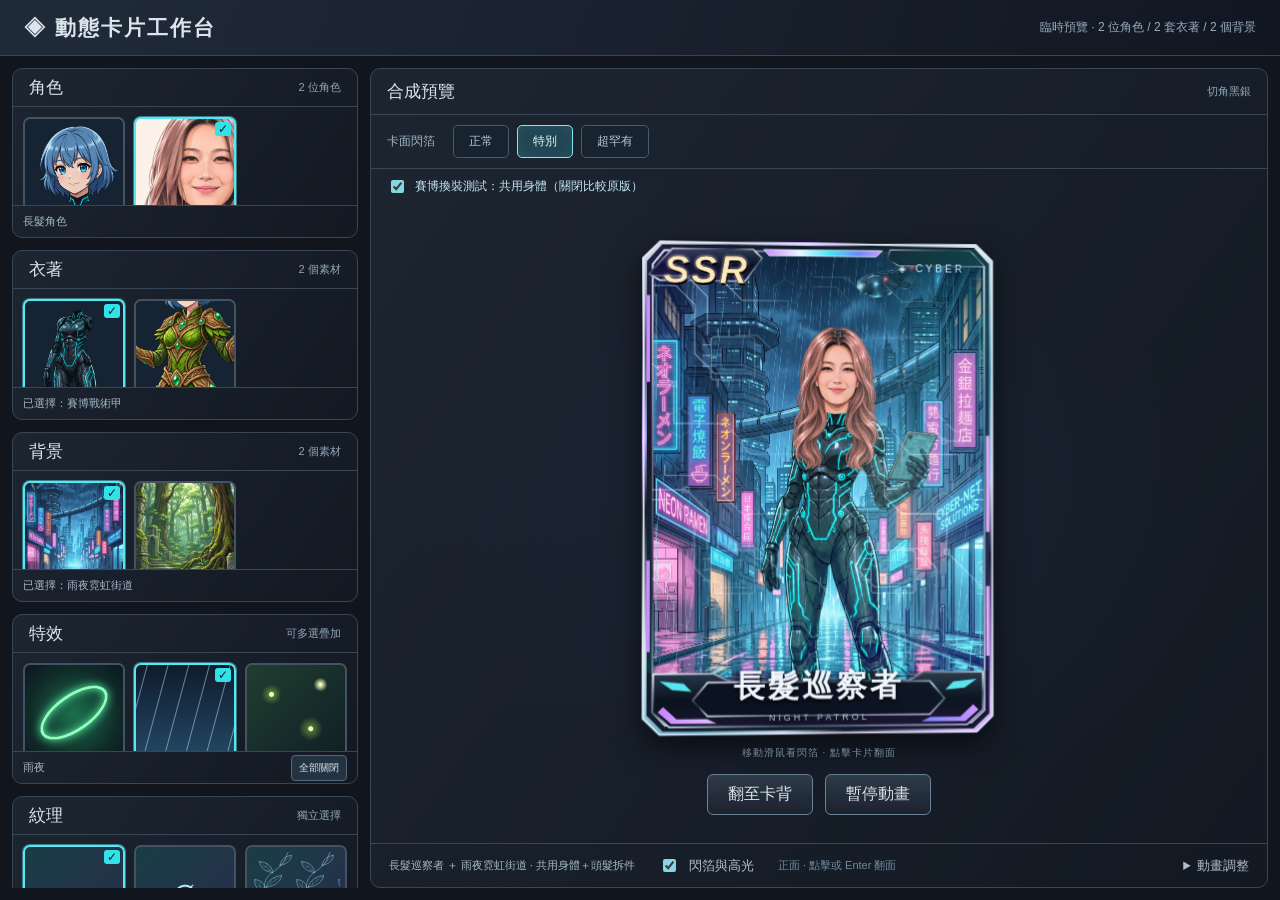
==== cyber-card/workbench.html @ 9873623e "Add animated card workbench and complete assets" ====
<!doctype html>
<html lang="zh-Hant"><head><meta charset="utf-8"><meta name="viewport" content="width=device-width,initial-scale=1"><title>動態卡片工作台 · 切角閃箔卡</title><style>:root{color-scheme:dark;font-family:'Microsoft JhengHei','PingFang TC',sans-serif;color:#dce5ed;background:#090c12}*{box-sizing:border-box}body{margin:0;background:radial-gradient(ellipse at 28% 45%,#142534 0,transparent 52%),#090c12}button{font:inherit;color:inherit;cursor:pointer}button:focus-visible,summary:focus-visible,input:focus-visible{outline:2px solid #a8f9ff;outline-offset:6px}.gallery{min-height:100svh;display:flex;align-items:center;justify-content:center;gap:clamp(40px,8vw,130px);padding:50px 30px}.display{position:relative;display:flex;align-items:center;flex-direction:column;width:min(46vw,490px);flex:none}.perspective{perspective:1300px;width:100%;padding:12px 20px}.tilt{--rx:0deg;--ry:0deg;--mx:50%;--my:50%;--light:0;transform:rotateX(var(--rx)) rotateY(var(--ry));transform-style:preserve-3d;will-change:transform}.trading-card{display:block;width:100%;aspect-ratio:63/88;padding:0;border:0;background:none;position:relative;text-align:left;transform-style:preserve-3d;touch-action:pan-y;-webkit-tap-highlight-color:transparent}.rotator{position:absolute;inset:0;transform-style:preserve-3d;transition:transform .85s cubic-bezier(.22,.7,.16,1)}.trading-card.is-flipped .rotator{transform:rotateY(180deg)}.face{position:absolute;inset:0;border-radius:22px;overflow:hidden;backface-visibility:hidden;-webkit-backface-visibility:hidden;border:1px solid #a8b4c1;background:linear-gradient(135deg,#f2f5fa 0%,#5e6b7d 8%,#111820 19%,#8c9aaa 43%,#202937 52%,#afb8c4 76%,#28303c 92%,#e0e8f0);box-shadow:0 22px 50px #0009,inset 0 0 0 3px #19212c,inset 0 0 0 5px #8495a2;isolation:isolate}.front{transform:translateZ(1px)}.art{position:absolute;inset:9px;border-radius:14px;overflow:hidden;background:#08141f}.art canvas{display:block;width:100%;height:100%;object-fit:cover}.art:after{content:'';position:absolute;inset:0;background:linear-gradient(#03111a8c,transparent 17%,transparent 73%,#040d19eb);pointer-events:none}.edge-detail{position:absolute;inset:14px;border:1px solid #a0e8ff5c;border-radius:10px;pointer-events:none;clip-path:polygon(0 0,32% 0,32% 1%,1% 1%,1% 30%,0 30%,0 0,100% 0,100% 30%,99% 30%,99% 1%,68% 1%,68% 0,100% 0,100% 100%,68% 100%,68% 99%,99% 99%,99% 70%,100% 70%,100% 100%,0 100%,0 70%,1% 70%,1% 99%,32% 99%,32% 100%,0 100%)}.card-header{position:absolute;top:23px;left:23px;right:23px;display:flex;justify-content:space-between;align-items:center;text-shadow:0 2px 5px #000}.rarity{font-size:20px;font-weight:900;font-style:italic;letter-spacing:2px;color:#e2f4ff}.rarity i{font-size:14px;color:#a0ecff;font-style:normal}.affinity{font-size:10px;letter-spacing:2px;border:1px solid #96c2d077;padding:6px 8px;border-radius:4px;background:#061522b3}.card-caption{position:absolute;bottom:29px;left:25px;right:22px;display:flex;flex-direction:column;gap:5px;text-shadow:0 2px 5px #000}.collection{font-size:9px;letter-spacing:2px;color:#92c8d9}.card-caption strong{font-size:clamp(22px,2.6vw,30px);letter-spacing:3px;color:#f0f6ff;font-weight:600}.card-subtitle{font-size:8px;letter-spacing:3px;color:#b4c9d9}.serial{position:absolute;right:19px;bottom:13px;font-size:6px;letter-spacing:1.8px;color:#b6c4d2}.foil,.glare,.sparkle{position:absolute;inset:6px;border-radius:17px;pointer-events:none;z-index:5;transition:opacity .25s}.foil{background:repeating-linear-gradient(118deg,transparent 0%,#48edff88 12%,#6674e6aa 22%,#bd75ff99 30%,transparent 40%,#60dcff77 51%);background-size:300% 300%;background-position:var(--mx) var(--my);mix-blend-mode:color-dodge;opacity:calc(.07 + var(--light)*.29);mask-image:radial-gradient(ellipse at 50% 30%,#0003 0%,#0008 24%,#000 65%)}.glare{background:radial-gradient(ellipse at var(--mx) var(--my),#d1f8ff9e 0%,#9eb5ff32 24%,transparent 59%);mix-blend-mode:screen;opacity:calc(var(--light)*.65)}.sparkle{background-image:radial-gradient(circle,#e3ffff 0 .7px,transparent 1.5px),radial-gradient(circle,#bb9fff 0 .5px,transparent 1.4px);background-size:31px 39px,43px 27px;background-position:var(--mx) var(--my),calc(100% - var(--mx)) var(--my);mix-blend-mode:screen;opacity:calc(var(--light)*.22);mask-image:radial-gradient(ellipse at var(--mx) var(--my),black,transparent 50%)}.no-foil .foil,.no-foil .glare,.no-foil .sparkle{opacity:0}.back{transform:rotateY(180deg) translateZ(1px);background:linear-gradient(140deg,#b7c9d5,#121923 10%,#566673 40%,#1a222f 70%,#b6c5ce)}.back:before{content:'';position:absolute;inset:9px;border-radius:14px;background:radial-gradient(ellipse at center,#182f45,#070f1d 65%);border:1px solid #86aabb6b}.circuit-pattern{position:absolute;inset:12px;border-radius:12px;background:repeating-linear-gradient(45deg,transparent 0 20px,#637eaf12 20px 21px),repeating-linear-gradient(-45deg,transparent 0 20px,#637eaf12 20px 21px)}.circuits{position:absolute;inset:16px;width:calc(100% - 32px);height:calc(100% - 32px);color:#63b5ce;opacity:.55}.emblem{position:absolute;width:38%;aspect-ratio:1;left:31%;top:36%;border:1px solid #99bfe0;transform:rotate(45deg);box-shadow:0 0 22px #5faaff22,inset 0 0 22px #5faaff22;background:#101e30}.emblem:after{content:'';position:absolute;inset:8px;border:1px solid #7493b28c}.emblem-inner{position:absolute;inset:16px;border:1px solid #6b9fb1;display:grid;place-items:center}.emblem span{transform:rotate(-45deg);font-family:Georgia,serif;font-size:clamp(50px,6vw,84px);color:#c7eaff;text-shadow:0 0 20px #77aaff66}.back-wordmark,.back-footer{position:absolute;left:20px;right:20px;text-align:center;font-weight:500;letter-spacing:6px;color:#cee6ef}.back-wordmark{top:16%;font-size:20px}.back-footer{bottom:14%;font-size:10px;letter-spacing:3px}.back-wordmark span,.back-footer span{display:block;margin-top:12px;font-size:8px;letter-spacing:3px;color:#729bac}.gesture-hint{font-size:12px;color:#788b9d;letter-spacing:1px;margin-top:23px;text-align:center}.pedestal{position:absolute;width:80%;height:30px;bottom:45px;border-radius:50%;background:#58c8ec1f;filter:blur(24px)}.intro{max-width:320px}.edition{font-size:12px;color:#82a7b8}h1{font-size:34px;font-weight:500;letter-spacing:3px;margin:14px 0 22px}.lead{line-height:1.9;color:#9aaebd;font-size:14px}.actions{display:flex;gap:10px;margin:28px 0 20px}.actions button,details button{border:1px solid #526673;background:#192532;border-radius:5px;padding:11px 15px;font-size:13px}.actions button:first-child{background:#bddce4;color:#10202a;border-color:#c5efff}label{display:flex;align-items:center;gap:10px;color:#b3c7d5;font-size:13px;margin:14px 0}input{accent-color:#85d5e3;max-width:170px}#card-state{font-size:12px;color:#718c9f;margin:18px 0 28px}details{border-top:1px solid #33414d;padding-top:18px}summary{font-size:13px;color:#b1bdc7;cursor:pointer}.pose-controls{display:flex;gap:5px;margin-top:18px}.pose-controls button{font-size:11px;padding:7px}#status{font-size:11px;color:#7b97aa}footer{font-size:11px;color:#647d8f;line-height:2;margin-top:28px}@media(max-width:760px){.gallery{flex-direction:column;gap:20px;padding:28px 20px}.display{width:min(90vw,410px)}.perspective{padding:12px 16px}.intro{max-width:380px;width:100%}h1{font-size:26px}.lead{display:none}.actions{margin-top:16px}.gesture-hint{font-size:11px;margin:16px 0 0}.card-caption strong{font-size:25px}}@media(prefers-reduced-motion:reduce){.rotator{transition:none}.tilt{transform:none!important}.foil,.glare,.sparkle{transition:none}}
</style><style>body{background:#10151e}.gallery{display:none}.worktop{height:56px;padding:0 24px;display:flex;align-items:center;justify-content:space-between;border-bottom:1px solid #394653;background:linear-gradient(110deg,#202b39,#111722)}.worktop strong{font-size:21px;letter-spacing:2px}.worktop span{font-size:12px;color:#99adbf}.workarea{height:calc(100svh - 56px);display:grid;grid-template-columns:clamp(255px,27vw,370px) 1fr;gap:12px;padding:12px}.library{min-height:0;display:grid;grid-template-rows:1fr 1fr;gap:12px}.asset-panel,.preview-panel{border:1px solid #384656;border-radius:10px;background:linear-gradient(125deg,#1d2531,#121923)}.asset-panel{min-height:0;display:flex;flex-direction:column;overflow:hidden}.panel-head{height:48px;flex:none;display:flex;align-items:center;justify-content:space-between;padding:0 16px;border-bottom:1px solid #384656}.panel-head h2{font-size:17px;font-weight:500;margin:0}.panel-head span{font-size:11px;color:#91a5b8}.asset-grid{overflow-y:auto;align-content:start;display:grid;grid-template-columns:repeat(3,minmax(0,1fr));gap:12px;padding:16px;flex:1;scrollbar-color:#40d7e1 #293644;scrollbar-width:thin}.asset-option{padding:0;background:none;border:0;min-width:0}.asset-image{display:block;width:100%;aspect-ratio:1;border:2px solid #56e8f1;border-radius:7px;position:relative;background-color:#162333;background-size:cover;background-position:center;box-shadow:0 0 0 1px #3c7c86}.asset-image:after{content:'✓';position:absolute;top:3px;right:3px;background:#33e1e9;color:#08212a;border-radius:3px;font-size:12px;padding:0 3px}.character-thumb{background-image:url('heads-v2.png');background-size:300% 100%;background-position:left center}.background-thumb{background-image:url('background-v1.png')}.asset-option span:last-child{display:block;font-size:11px;margin-top:7px;line-height:1.4}.selected-note{margin:0;padding:11px 14px;border-top:1px solid #384656;color:#a5b9c9;font-size:11px}.preview-panel{display:flex;min-height:0;flex-direction:column;overflow:hidden}.preview-panel>.panel-head{height:46px}.preview-stage{flex:1;min-height:0;display:flex;flex-direction:column;align-items:center;justify-content:center;padding:18px 34px 8px;background:radial-gradient(ellipse at center,#1b293d66,transparent 65%)}.display{width:min(100%,calc((100svh - 260px)*.716));max-width:510px}.perspective{padding:0 10px}.gesture-hint{margin:12px 0 0;font-size:10px}.preview-actions{display:flex;gap:12px;margin-top:14px}.preview-actions button{min-width:105px;padding:9px 20px;border:1px solid #6d8296;border-radius:6px;background:linear-gradient(#303c4b,#1a222d)}.bottom-tools{display:flex;align-items:center;gap:24px;padding:12px 18px;border-top:1px solid #384656;flex-wrap:wrap}.bottom-tools label{margin:0}.bottom-tools details{margin-left:auto;border:0;padding:0;position:relative}.bottom-tools details[open]{position:absolute;right:28px;bottom:65px;background:#152231;border:1px solid #466277;padding:18px;z-index:30;max-height:65svh;overflow:auto;box-shadow:0 8px 25px #000a}.bottom-tools details label{margin:12px 0}.bottom-tools #card-state{margin:0;font-size:11px}.face{border-radius:0;border:0;clip-path:polygon(5% 0,95% 0,100% 3.5%,100% 96.5%,95% 100%,5% 100%,0 96.5%,0 3.5%);background:linear-gradient(130deg,#ebf2ff,#525569 12%,#c4a7ff 22%,#151a25 30%,#d8e9f3 45%,#4a98b3 60%,#b6c4dc 72%,#211d32 80%,#d1b2ff 96%);box-shadow:none}.art{inset:10px;border-radius:0;clip-path:polygon(4% 0,96% 0,100% 3%,100% 97%,96% 100%,4% 100%,0 97%,0 3%)}.art canvas{object-fit:fill}.art:after{background:linear-gradient(#0612215c,transparent 15%,transparent 87%,#040d1988)}.chrome-frame{position:absolute;inset:0;width:100%;height:100%;z-index:3;pointer-events:none}.edge-detail,.serial,.collection{display:none}.card-header{top:2%;left:6%;right:6%;z-index:4;align-items:flex-start}.rarity{font-size:clamp(24px,3vw,42px);line-height:1;font-family:Arial,sans-serif;font-weight:900;font-style:italic;color:#fce8b6;-webkit-text-stroke:.7px #403527;text-shadow:1px 2px #000,0 0 3px #b4cce1}.rarity i{display:none}.affinity{font-size:clamp(7px,.8vw,11px);margin-top:1%;background:none;border:0;letter-spacing:3px;color:#d1effb}.card-caption{bottom:2.5%;left:9%;right:9%;z-index:4;align-items:center;gap:5px}.card-caption strong{font-size:clamp(19px,2.5vw,31px);letter-spacing:3px}.card-subtitle{font-size:clamp(6px,.7vw,9px);letter-spacing:3px}.foil,.glare,.sparkle{inset:5px;border-radius:0;z-index:6}.back:before{border-radius:0;inset:10px}.circuit-pattern{border-radius:0}.pedestal{display:none}.display{filter:drop-shadow(0 12px 15px #0009)}@media(max-width:850px){.workarea{grid-template-columns:230px 1fr}.asset-grid{gap:8px;padding:10px}.bottom-tools{gap:12px}.worktop strong{font-size:18px}.preview-stage{padding:16px 16px 8px}}@media(max-width:580px){.workarea{height:auto;min-height:calc(100svh - 56px);display:flex;flex-direction:column}.library{grid-template-columns:1fr 1fr;grid-template-rows:220px}.preview-panel{min-height:650px}.display{width:min(100%,365px)}.preview-stage{padding:24px}.worktop span{display:none}.asset-grid{grid-template-columns:repeat(2,minmax(0,1fr))}.bottom-tools details[open]{position:fixed;bottom:16px;right:16px;left:16px;max-height:65svh}}
</style><style>.druid-thumb{background-image:url("druid-person-v1.png");background-size:300% auto;background-position:52% 18%}.forest-thumb{background-image:url("forest-background-v1.png")}.asset-option[aria-pressed="false"] .asset-image{border-color:#445364;box-shadow:none}.asset-option[aria-pressed="false"] .asset-image:after{display:none}.asset-option:focus-visible{outline:2px solid #7bf3ff;outline-offset:4px}button:disabled{opacity:.45;cursor:default}#library-status{font-size:11px;color:#a5b9c9;margin:0}</style><style>.library{grid-template-rows:1fr 1fr 1fr}.effects-panel .asset-grid{flex:1}.effect-footer{border-top:1px solid #384656;display:flex;align-items:center;gap:6px;padding-right:10px}.effect-footer .selected-note{border:0;flex:1;padding:9px 12px}.clear-effects{font-size:10px;padding:5px 7px;white-space:nowrap;background:#243342;border:1px solid #52677b;border-radius:4px}.asset-option[aria-pressed="false"] .asset-image{border-color:#445364;box-shadow:none}.asset-option[aria-pressed="false"] .asset-image:after{display:none}.effect-thumb{overflow:hidden;background-color:#0c2027}.fx-magic{background:radial-gradient(ellipse at center,#1c704d,#102a27 65%,#0a1821)}.fx-magic i{position:absolute;width:80%;height:38%;left:10%;top:30%;border:3px solid #91ffbf;border-radius:50%;transform:rotate(-35deg);box-shadow:0 0 10px #58f6a6,inset 0 0 10px #58f6a6}.fx-rain{background:repeating-linear-gradient(105deg,transparent 0 10px,#a5dfff88 11px,transparent 12px 20px),linear-gradient(#101b2e,#254b66)}.fx-fireflies{background:radial-gradient(circle at 25% 30%,#efffb8 0 2px,#bdff5d55 3px,transparent 10px),radial-gradient(circle at 65% 65%,#efffb8 0 2px,#bdff5d55 3px,transparent 12px),radial-gradient(circle at 75% 20%,#efffb8 0 1px,transparent 7px),linear-gradient(135deg,#203e30,#101e25)}[hidden]{display:none!important}@media(max-width:580px){.library{grid-template-columns:1fr;grid-template-rows:repeat(3,180px)}.library .asset-grid{grid-template-columns:repeat(3,minmax(0,75px));gap:12px}.panel-head{height:36px}.selected-note{padding:6px 12px}}</style><style>.foil-picker{flex:none;display:flex;align-items:center;gap:8px;border:0;border-bottom:1px solid #384656;margin:0;padding:10px 16px;min-width:0}
.foil-picker legend{float:left;margin-right:10px;padding:7px 0;color:#a5b9c9;font-size:12px}
.foil-picker label{margin:0;position:relative;cursor:pointer;font-size:12px}
.foil-picker input{position:absolute;opacity:0;width:1px;height:1px}
.foil-picker label span{display:block;padding:7px 15px;border:1px solid #465a70;border-radius:5px;background:#182330;white-space:nowrap}
.foil-picker input:checked+span{border-color:#87e5f0;background:#234653;color:#e7fcff;box-shadow:inset 0 0 12px #61e5ff15}
.foil-picker input:focus-visible+span{outline:2px solid #a8f9ff;outline-offset:3px}
.preview-stage .display{width:min(100%,calc((100svh - 315px)*.716))}
/* A face-safe mask and an opaque title area keep both identities readable. */
.tilt[data-foil] .front .foil,.tilt[data-foil] .front .sparkle{mask-image:radial-gradient(ellipse at 51% 29%,#0001 0%,#0004 14%,#000b 28%,#000 48%);clip-path:polygon(0 0,100% 0,100% 88%,0 88%)}
.tilt[data-foil] .glare{background:radial-gradient(ellipse at var(--mx) var(--my),#fff9 0%,#fff2 22%,transparent 58%);opacity:calc(.08 + var(--light)*.4)}
.tilt[data-foil=normal] .foil,.tilt[data-foil=normal] .sparkle{opacity:0}
.tilt[data-foil=normal] .glare{opacity:calc(.06 + var(--light)*.38)}
.tilt[data-foil=special] .foil{background-image:repeating-linear-gradient(125deg,#244c7d00 0%,#48e4ff99 14%,#7483ffbb 26%,#cd81ffa6 37%,#244c7d00 50%);background-size:260% 260%;background-position:var(--mx) var(--my);mix-blend-mode:color-dodge;opacity:calc(.16 + var(--light)*.35)}
.tilt[data-foil=special] .foil:after{content:'';position:absolute;inset:0;background:repeating-linear-gradient(125deg,#ccefff55 0 1px,transparent 1px 4px);mix-blend-mode:soft-light}
.tilt[data-foil=special] .sparkle{opacity:0}
.tilt[data-foil=ultra] .foil{background-image:repeating-linear-gradient(115deg,#e8b8ff 0%,#90c6ff 13%,#8cffe1 26%,#ffe6a1 39%,#ffb1e0 52%,#9a9eff 65%);background-size:350% 350%;background-position:var(--mx) var(--my);mix-blend-mode:color-dodge;opacity:calc(.10 + var(--light)*.30)}
.tilt[data-foil=ultra] .foil:after{content:'';position:absolute;inset:0;background-image:repeating-linear-gradient(45deg,transparent 0 13px,#e7fcffb3 14px,transparent 16px 29px),repeating-linear-gradient(-45deg,transparent 0 13px,#cbb7ff99 14px,transparent 16px 29px);background-position:calc(100% - var(--mx)) var(--my),var(--mx) calc(100% - var(--my));background-size:180% 180%;mix-blend-mode:overlay;opacity:.65}
.tilt[data-foil=ultra] .sparkle{background-image:radial-gradient(circle,#fff 0 .7px,transparent 1.8px),radial-gradient(circle,#c9faff 0 .8px,transparent 2px),radial-gradient(circle,#ffe4a9 0 .6px,transparent 1.5px);background-size:17px 29px,37px 23px,47px 41px;background-position:var(--mx) var(--my),calc(100% - var(--mx)) var(--my),var(--my) calc(100% - var(--mx));mix-blend-mode:color-dodge;opacity:calc(.12 + var(--light)*.55)}
.tilt[data-foil=ultra] .sparkle{mask-image:radial-gradient(ellipse at var(--mx) var(--my),#000 0%,#0009 24%,transparent 60%)}
.tilt[data-foil=ultra] .front .sparkle{mask-image:radial-gradient(ellipse at var(--mx) var(--my),#000 0%,#0009 24%,transparent 60%),radial-gradient(ellipse at 51% 29%,#0001 0%,#0004 14%,#000b 28%,#000 48%);mask-composite:intersect}
.tilt.no-foil[data-foil] .foil,.tilt.no-foil[data-foil] .glare,.tilt.no-foil[data-foil] .sparkle{opacity:0}
@media(max-width:580px){.foil-picker{gap:6px;padding:10px}.foil-picker label span{padding:7px 12px}.foil-picker legend{margin-right:4px}.preview-stage .display{width:min(100%,365px)}}

.tilt[data-foil=ultra] .glare:after{content:"";position:absolute;inset:0;background:repeating-linear-gradient(45deg,transparent 0 13px,#cdf7ff88 14px,transparent 15px 29px),repeating-linear-gradient(-45deg,transparent 0 13px,#e8caff88 14px,transparent 15px 29px);background-position:var(--mx) var(--my);background-size:150% 150%;mask-image:radial-gradient(ellipse at var(--mx) var(--my),#000,transparent 65%)}
.tilt[data-foil=ultra] .front .glare:after{clip-path:polygon(0 0,100% 0,100% 88%,0 88%)}
</style><style>/* The pattern masks stay anchored to the card; only the illuminating gradients move. */
.theme-texture{position:absolute;inset:10px;z-index:7;pointer-events:none;opacity:0;transition:opacity .3s;clip-path:polygon(0 5%,100% 5%,100% 87%,0 87%);mask-image:radial-gradient(ellipse at 51% 29%,transparent 0%,#0001 13%,#0008 26%,#000 43%);mix-blend-mode:screen}
.theme-texture>i{position:absolute;inset:0;mask-image:var(--theme-pattern);mask-repeat:repeat;mask-size:135px 180px;mask-position:0 0;background:radial-gradient(ellipse at var(--mx) var(--my),#fff 0%,var(--theme-light) 18%,#ffffff22 40%,transparent 63%),linear-gradient(115deg,transparent 25%,var(--theme-light) 48%,transparent 70%);background-size:100% 100%,250% 250%;background-position:center,var(--mx) var(--my)}
.tilt[data-character=druid]{--theme-pattern:url("data:image/svg+xml,%3Csvg%20xmlns%3D%22http%3A%2F%2Fwww.w3.org%2F2000%2Fsvg%22%20width%3D%22180%22%20height%3D%22240%22%20viewBox%3D%220%200%20180%20240%22%3E%0A%20%3Cg%20fill%3D%22none%22%20stroke%3D%22white%22%20stroke-linecap%3D%22round%22%20stroke-linejoin%3D%22round%22%3E%0A%20%20%3Cpath%20stroke-width%3D%221.8%22%20d%3D%22M25%20240C85%20192%2020%20135%2087%2088S139%2025%20155%200M56%20176C18%20166%2010%20137%2012%20118C42%20121%2063%20141%2056%20176ZM61%20151C103%20146%20126%20120%20127%20101C94%20104%2068%20121%2061%20151ZM88%2088C53%2085%2035%2064%2032%2041C64%2043%2089%2062%2088%2088ZM120%2057C150%2054%20170%2032%20169%2014C141%2018%20125%2033%20120%2057Z%22%2F%3E%0A%20%20%3Cpath%20stroke-width%3D%22.8%22%20d%3D%22M12%20118L56%20176M21%20143L37%20151L35%20130M36%20162L48%20164L48%20146M61%20151L127%20101M79%20140L82%20121M97%20125L99%20111M32%2041L88%2088M48%2062L65%2065L61%2048M67%2079L79%2079L76%2065M120%2057L169%2014%22%2F%3E%0A%20%20%3Cg%20transform%3D%22translate%28135%20192%29%22%3E%3Cpath%20stroke-width%3D%221.5%22%20d%3D%22M0-25L20-12V12L0%2025L-20%2012V-12Z%20M0-16V16M-10-6L0-14L10-6M-10%206L0%2014L10%206%22%2F%3E%3Ccircle%20r%3D%2231%22%20stroke-width%3D%22.6%22%20stroke-dasharray%3D%222%205%22%2F%3E%3C%2Fg%3E%0A%20%3C%2Fg%3E%0A%3C%2Fsvg%3E%0A");--theme-light:#c7ffc0}
.tilt[data-character=cyber]{--theme-pattern:url("data:image/svg+xml,%3Csvg%20xmlns%3D%22http%3A%2F%2Fwww.w3.org%2F2000%2Fsvg%22%20width%3D%22180%22%20height%3D%22240%22%20viewBox%3D%220%200%20180%20240%22%3E%0A%20%3Cg%20fill%3D%22none%22%20stroke%3D%22white%22%20stroke-width%3D%221.5%22%20stroke-linejoin%3D%22round%22%3E%0A%20%20%3Cpath%20d%3D%22M0%2028H38L61%2051V94M0%2039H26L47%2060V115L69%20137H112M180%20213H149L126%20190V144M180%20202H161L140%20181V116L118%2094H92M80%200V35L100%2055H152V98L180%20126M100%20240V214L80%20194H24V150L0%20126M14%200V12H70L85%2027M166%20240V228H110L95%20213%22%2F%3E%0A%20%20%3Crect%20x%3D%2265%22%20y%3D%2296%22%20width%3D%2250%22%20height%3D%2248%22%20rx%3D%224%22%2F%3E%3Crect%20x%3D%2276%22%20y%3D%22107%22%20width%3D%2228%22%20height%3D%2226%22%20rx%3D%222%22%20stroke-width%3D%22.7%22%2F%3E%0A%20%20%3Cpath%20d%3D%22M73%2087V96M85%2087V96M97%2087V96M109%2087V96M73%20144V153M85%20144V153M97%20144V153M109%20144V153M56%20105H65M56%20117H65M56%20129H65M115%20105H124M115%20117H124M115%20129H124%22%2F%3E%0A%20%20%3Ccircle%20cx%3D%2238%22%20cy%3D%2228%22%20r%3D%223%22%2F%3E%3Ccircle%20cx%3D%22149%22%20cy%3D%22213%22%20r%3D%223%22%2F%3E%3Ccircle%20cx%3D%22152%22%20cy%3D%2298%22%20r%3D%223%22%2F%3E%3Ccircle%20cx%3D%2224%22%20cy%3D%22150%22%20r%3D%223%22%2F%3E%0A%20%20%3Cpath%20stroke-width%3D%22.6%22%20d%3D%22M31%20177L44%20185V201L31%20209L18%20201V185ZM149%2031L162%2039V55L149%2063L136%2055V39Z%22%2F%3E%0A%20%3C%2Fg%3E%0A%3C%2Fsvg%3E%0A");--theme-light:#a8e8ff}
.tilt[data-foil=special] .theme-texture{opacity:calc(.15 + var(--light)*.6)}
.tilt[data-foil=special] .theme-texture>i{mask-size:160px 213px}
.theme-texture .texture-fine{display:none}
.tilt[data-foil=ultra] .theme-texture{opacity:calc(.28 + var(--light)*.65)}
.tilt[data-foil=ultra] .theme-texture .texture-fine{display:block;mask-size:67.5px 90px;mask-position:34px 45px;background:radial-gradient(ellipse at calc(100% - var(--mx)) calc(100% - var(--my)),#ffe3aa 0%,#d4b3ff88 22%,transparent 52%);opacity:.45}
.tilt[data-foil] .front .foil:after,.tilt[data-foil] .front .glare:after{display:none}
.tilt[data-foil=normal] .theme-texture,.tilt.no-foil .theme-texture{opacity:0}
@media(prefers-reduced-motion:reduce){.theme-texture{transition:none}}
</style><style>
.library{grid-template-rows:repeat(3,minmax(155px,1fr)) minmax(190px,1.2fr);overflow-y:auto;scrollbar-width:thin}
.library .panel-head{height:38px}.library .asset-grid{padding:10px;gap:9px}.library .selected-note{padding:8px 10px}.texture-thumb{background:linear-gradient(135deg,#193d46,#292d4b)}
.texture-thumb i{position:absolute;inset:5px;display:block;background:#a8e6ef;mask-image:var(--thumb-mask);mask-size:42px 56px;mask-repeat:repeat}
.texture-thumb .texture-symbol{mask:none;background:none;font-style:normal;display:grid;place-items:center;font-size:30px;color:#bceaff}
.tilt[data-texture] .theme-texture>i{mask-size:calc(135px * var(--texture-scale,1)) calc(180px * var(--texture-scale,1))}
.tilt[data-texture][data-foil=special] .theme-texture>i{mask-size:calc(160px * var(--texture-scale,1)) calc(213px * var(--texture-scale,1))}
.tilt[data-texture][data-foil=ultra] .theme-texture .texture-fine{mask-size:calc(67.5px * var(--texture-scale,1)) calc(90px * var(--texture-scale,1));mask-position:calc(34px * var(--texture-scale,1)) calc(45px * var(--texture-scale,1))}
.tilt[data-texture][data-foil=special] .theme-texture{opacity:calc((.15 + var(--light)*.6) * var(--texture-strength,1))}
.tilt[data-texture][data-foil=ultra] .theme-texture{opacity:calc((.28 + var(--light)*.65) * var(--texture-strength,1))}
.tilt[data-texture=none] .theme-texture,.tilt[data-texture][data-foil=normal] .theme-texture,.tilt[data-texture].no-foil .theme-texture{opacity:0}
@media(max-width:580px){.library{grid-template-rows:repeat(3,180px) 240px;overflow:visible}.texture-panel .asset-grid{grid-template-columns:repeat(4,minmax(0,75px))}}
</style><style>/* Adapted from Simon Goellner, pokemon-cards-css/public/css/cards/regular-holo.css.
 * GPL-3.0; see HOLO-LICENSE.txt. Adaptation: local angle variables, size/strength
 * controls, artwork-safe clipping and grade-dependent opacity. SSR is independent.
 */
.tilt[data-texture=holo]{--violet:#bc00ff;--blue:#069dff;--green:#26e785;--yellow:#ffe539;--red:#ff3860}
.texture-thumb .holo-thumb{mask:none;background:repeating-linear-gradient(90deg,#111 0 4px,#7edcff 5px,#ffe2a0 7px,#111 10px 18px)}
.tilt[data-texture=holo] .theme-texture>i{display:none!important}
.tilt[data-texture=holo] .theme-texture:before,.tilt[data-texture=holo] .theme-texture:after{position:absolute;inset:0;pointer-events:none}
.tilt[data-texture=holo] .theme-texture {

  --scanlines-space: calc(.65px * var(--texture-scale,1));
  --scanlines-light: #666;
  --scanlines-dark: black;

  --bars: calc(3% * var(--texture-scale,1));
  --bar-color: hsla(0, 0%, 70%, 1);
  --bar-bg: hsla(0, 0%, 0%, 1);

  clip-path: polygon(0 5%,100% 5%,100% 87%,0 87%);

  background-image: 
    repeating-linear-gradient( 110deg, 
      var(--violet), var(--blue), var(--green), var(--yellow), var(--red), 
      var(--violet), var(--blue), var(--green), var(--yellow), var(--red),
      var(--violet), var(--blue), var(--green), var(--yellow), var(--red)
    ),
    repeating-linear-gradient( 90deg, 
      var(--scanlines-dark) calc(var(--scanlines-space) * 0), var(--scanlines-dark) calc(var(--scanlines-space) * 2),
      var(--scanlines-light) calc(var(--scanlines-space) * 2), var(--scanlines-light) calc(var(--scanlines-space) * 4)
    );

  background-position: 
    calc(((50% - var(--holo-x,50%)) * 2.6) + 50%) calc(((50% - var(--holo-y,50%)) * 3.5) + 50%),
    center center;

  background-size: 
    400% 400%, 
    cover;

  background-blend-mode: overlay;
  filter: brightness(1.1) contrast(1.1) saturate(1.2);
  mix-blend-mode: color-dodge;

}

.tilt[data-texture=holo] .theme-texture:before {
  
  content: "";

  background-image:
    repeating-linear-gradient( 90deg, 
      var(--bar-bg) calc(var(--bars)*2), 
      var(--bar-color) calc(var(--bars)*3), 
      var(--bar-bg) calc(var(--bars)*3.5), 
      var(--bar-color) calc(var(--bars)*4), 
      var(--bar-bg) calc(var(--bars)*5), 
      var(--bar-bg) calc(var(--bars)*14)
    ),
    repeating-linear-gradient( 90deg, 
      var(--bar-bg) calc(var(--bars)*2), 
      var(--bar-color) calc(var(--bars)*3), 
      var(--bar-bg) calc(var(--bars)*3.5), 
      var(--bar-color) calc(var(--bars)*4), 
      var(--bar-bg) calc(var(--bars)*5), 
      var(--bar-bg) calc(var(--bars)*10)
    );

  background-position: 
    calc((((50% - var(--holo-x,50%)) * 1.65) + 50% ) + (var(--holo-y,50%) * 0.5)) var(--holo-x,50%), 
    calc((((50% - var(--holo-x,50%)) * -0.9) + 50%) - (var(--holo-y,50%) * 0.75) ) var(--holo-y,50%);

  background-size: 
    200% 200%,
    200% 200%;

  background-blend-mode: screen;
  filter: brightness( 1.15 ) contrast( 1.1 );
  mix-blend-mode: hard-light;

}

.tilt[data-texture=holo] .theme-texture:after {

  content: "";
    
  background-image: 
    radial-gradient( 
      farthest-corner circle 
        at var(--mx) var(--my), 
        hsla(0, 0%, 90%, 0.8) 0%, 
        hsla(0, 0%, 78%, 0.1) 25%, 
        hsl(0, 0%, 0%) 90% 
    );
    
  background-position: 
    center center;

  background-size:
    cover;

  mix-blend-mode: luminosity; 
  filter: brightness(0.6) contrast(4);

}


/* Avoid combining the old generic rainbow with this self-contained holo stack. */
.tilt[data-texture=holo]:not([data-foil=normal]) .front .foil,.tilt[data-texture=holo]:not([data-foil=normal]) .front .sparkle{opacity:0}
.tilt[data-texture=holo][data-foil=special] .theme-texture{opacity:calc(var(--light) * .85 * var(--texture-strength,1))}
.tilt[data-texture=holo][data-foil=ultra] .theme-texture{opacity:calc(var(--light) * 1.1 * var(--texture-strength,1))}
.tilt[data-texture=holo][data-foil=normal] .theme-texture,.tilt[data-texture=holo].no-foil .theme-texture{opacity:0}
.tilt[data-texture=holo]:not([data-foil=normal]) .front .glare{background:radial-gradient(farthest-corner circle at var(--mx) var(--my),#ffffffcc 10%,#ffffff80 20%,#000000bf 90%);filter:brightness(.8) contrast(1.5);mix-blend-mode:overlay;opacity:calc(var(--light)*.8)}
.tilt[data-texture=holo].no-foil .front .glare{opacity:0}
.rarity{position:relative}
.rarity-shine{position:absolute;left:0;top:0;pointer-events:none;color:transparent;-webkit-text-stroke:0;text-shadow:none;background:linear-gradient(110deg,transparent 35%,#fff7 43%,#fff 48%,#fffbc8 51%,transparent 60%);background-size:300% 100%;background-clip:text;-webkit-background-clip:text;animation:ssr-shine 6s ease-in-out infinite;filter:drop-shadow(0 0 2px #fff4)}
@keyframes ssr-shine{0%,60%{background-position:150% 0;opacity:0}65%{opacity:1}90%{opacity:1}96%,100%{background-position:-50% 0;opacity:0}}
.no-foil .rarity-shine{visibility:hidden}
@media(prefers-reduced-motion:reduce){.rarity-shine{animation:none;display:none}}
</style><style>/* Adapted from Simon Goellner pokemon-cards-css (GPL-3.0). See HOLO-LICENSE.txt and *-source.css. */
.tilt:is([data-texture=cosmos],[data-texture=radiant],[data-texture=pokev],[data-texture=trainer]){--card-glow:#7ecfe8;--foil:url('trainerbg.png');--grain:url('grain.webp');--glitter:url('glitter.png');--sunpillar-clr-1:hsl(2,100%,73%);--sunpillar-clr-2:hsl(53,100%,69%);--sunpillar-clr-3:hsl(93,100%,69%);--sunpillar-clr-4:hsl(176,100%,76%);--sunpillar-clr-5:hsl(228,100%,74%);--sunpillar-clr-6:hsl(283,100%,73%)}
.tilt:is([data-texture=cosmos],[data-texture=radiant],[data-texture=pokev],[data-texture=trainer]) .theme-texture{mix-blend-mode:color-dodge}
.tilt:is([data-texture=cosmos],[data-texture=radiant],[data-texture=pokev],[data-texture=trainer]) .theme-texture>i{display:none!important}
.tilt:is([data-texture=cosmos],[data-texture=radiant],[data-texture=pokev],[data-texture=trainer]) .theme-texture:before,.tilt:is([data-texture=cosmos],[data-texture=radiant],[data-texture=pokev],[data-texture=trainer]) .theme-texture:after,.tilt:is([data-texture=cosmos],[data-texture=radiant],[data-texture=pokev],[data-texture=trainer]) .front .glare:after{position:absolute;inset:0;pointer-events:none;display:block}

.tilt[data-texture=cosmos] .theme-texture{

  --space: 4%;

  

  background-image: 
    url("cosmos-bottom.png"), 
    repeating-linear-gradient(
      82deg, 
      hsl(53, 65%, 60%) calc(var(--space)*1), 
      hsl(93, 56%, 50%) calc(var(--space)*2), 
      hsl(176, 54%, 49%) calc(var(--space)*3), 
      hsl(228, 59%, 55%) calc(var(--space)*4), 
      hsl(283, 60%, 55%) calc(var(--space)*5), 
      hsl(326, 59%, 51%) calc(var(--space)*6), 
      hsl(326, 59%, 51%) calc(var(--space)*7), 
      hsl(283, 60%, 55%) calc(var(--space)*8), 
      hsl(228, 59%, 55%) calc(var(--space)*9), 
      hsl(176, 54%, 49%) calc(var(--space)*10), 
      hsl(93, 56%, 50%) calc(var(--space)*11), 
      hsl(53, 65%, 60%) calc(var(--space)*12) 
    ), 
    radial-gradient( 
      farthest-corner circle 
      at var(--mx) var(--my), 
      hsla(180, 100%, 89%, 0.5) 5%, 
      hsla(180, 14%, 57%, 0.3) 40%, 
      hsl(0, 0%, 0%) 130% 
  );

  background-blend-mode: 
    color-burn, 
    multiply;

  background-position: 
    var(--cosmosbg, center center),
    calc( 10% + ( var(--pointer-from-left) * 80% ) ) calc( 10% + ( var(--pointer-from-top) * 80% ) ), 
    center center;

  background-size: calc(100% * var(--texture-scale,1)) auto, 400% 900%, cover;

  filter: brightness(1) contrast(1) saturate(.8);
  mix-blend-mode: color-dodge;

}
.tilt[data-texture=cosmos] .theme-texture:before{

  content: "";
  z-index: 2;

  background-image: 
    url("cosmos-middle-trans.png"), 
    repeating-linear-gradient(
      82deg, 
      hsl(53, 65%, 60%) calc(var(--space)*1), 
      hsl(93, 56%, 50%) calc(var(--space)*2), 
      hsl(176, 54%, 49%) calc(var(--space)*3), 
      hsl(228, 59%, 55%) calc(var(--space)*4), 
      hsl(283, 60%, 55%) calc(var(--space)*5), 
      hsl(326, 59%, 51%) calc(var(--space)*6), 
      hsl(326, 59%, 51%) calc(var(--space)*7), 
      hsl(283, 60%, 55%) calc(var(--space)*8), 
      hsl(228, 59%, 55%) calc(var(--space)*9), 
      hsl(176, 54%, 49%) calc(var(--space)*10), 
      hsl(93, 56%, 50%) calc(var(--space)*11), 
      hsl(53, 65%, 60%) calc(var(--space)*12) 
    );

  background-blend-mode: 
    lighten, 
    multiply;

  background-position: 
    var(--cosmosbg, center center), 
    calc( 15% + ( var(--pointer-from-left) * 70% ) ) calc( 15% + ( var(--pointer-from-top) * 70% ) ), 
    center center;

  background-size: calc(100% * var(--texture-scale,1)) auto, 400% 900%, cover;

  filter: brightness(1.25) contrast(1.75) saturate(.8);
  mix-blend-mode: overlay;

}
.tilt[data-texture=cosmos] .theme-texture:after{
  
  content: "";
  z-index: 3;

  background-image: 
    url("cosmos-top-trans.png"), 
    repeating-linear-gradient(
      82deg, 
      hsl(53, 65%, 60%) calc(var(--space)*1), 
      hsl(93, 56%, 50%) calc(var(--space)*2), 
      hsl(176, 54%, 49%) calc(var(--space)*3), 
      hsl(228, 59%, 55%) calc(var(--space)*4), 
      hsl(283, 60%, 55%) calc(var(--space)*5), 
      hsl(326, 59%, 51%) calc(var(--space)*6), 
      hsl(326, 59%, 51%) calc(var(--space)*7), 
      hsl(283, 60%, 55%) calc(var(--space)*8), 
      hsl(228, 59%, 55%) calc(var(--space)*9), 
      hsl(176, 54%, 49%) calc(var(--space)*10), 
      hsl(93, 56%, 50%) calc(var(--space)*11), 
      hsl(53, 65%, 60%) calc(var(--space)*12) 
    );

  background-blend-mode: 
    multiply, 
    multiply;

  background-position: 
    var(--cosmosbg, center center), 
    calc( 20% + ( var(--pointer-from-left) * 60% ) ) calc( 20% + ( var(--pointer-from-top) * 60% ) ), 
    center center;

  background-size: calc(100% * var(--texture-scale,1)) auto, 400% 900%, cover;

  filter: brightness(1.25) contrast(1.75) saturate(.8);
  mix-blend-mode: multiply;

}
.tilt[data-texture=cosmos] .front .glare{
  
  background-image: 
    radial-gradient( 
      farthest-corner circle at var(--mx) var(--my), 
      hsla(204, 100%, 95%, 0.8) 5%, 
      hsla(250, 15%, 20%, 1) 150% 
    );
  filter: brightness(.75) contrast(2) saturate(2);
  mix-blend-mode: overlay;
  opacity: calc( var(--light) * ( 0.25 + var(--pointer-from-center) ) );
    
}
.tilt[data-texture=cosmos] .front .glare:after{

  content: "";

  background-image: 
    radial-gradient( farthest-corner circle at 
      var(--mx) var(--my), 
      hsl(280, 100%, 96%) 5%, 
      hsl(0, 0%, 10%) 60%
    );

  filter: brightness(.75) contrast(2.5) saturate(2);
  mix-blend-mode: soft-light;
  opacity: calc( 1 - var(--pointer-from-top) * .75 );

}
.tilt[data-texture=radiant] .theme-texture{
  
}
.tilt[data-texture=radiant] .theme-texture:after{
  
}
.tilt[data-texture=radiant] .theme-texture{

  --barwidth: calc(1.2% * var(--texture-scale,1));
  --space: 200px;
  --hue: 50;
  --imgsize: cover;

  background-image: 
    radial-gradient( 
      farthest-corner ellipse 
      at calc( ((var(--mx)) * 0.5) + 25% ) calc( ((var(--my)) * 0.5) + 25% ), 
      hsl(0, 0%, 95%) 20%, 
      var(--card-glow) 130% 
    ),
    repeating-linear-gradient( 
      45deg, 
      hsl(0,0%,10%) 0% ,  
      hsl(0,0%,10%) 1% , 
      hsl(0,0%,10%) var(--barwidth),
      hsl(0,0%,20%) calc( var(--barwidth) + 0.01% ) ,
      hsl(0,0%,20%) calc( var(--barwidth) * 2 ),
      hsl(0,0%,35%) calc( var(--barwidth) * 2 + 0.01% ) ,
      hsl(0,0%,35%) calc( var(--barwidth) * 3 ) ,
      hsl(0,0%,42.5%) calc( var(--barwidth) * 3 + 0.01% ) ,
      hsl(0,0%,42.5%) calc( var(--barwidth) * 4 ) ,
      hsl(0,0%,50%) calc( var(--barwidth) * 4 + 0.01% ) ,
      hsl(0,0%,50%) calc( var(--barwidth) * 5 ) ,
      hsl(0,0%,42.5%) calc( var(--barwidth) * 5 + 0.01% ) ,
      hsl(0,0%,42.5%) calc( var(--barwidth) * 6 ) ,
      hsl(0,0%,35%) calc( var(--barwidth) * 6 + 0.01% ) ,
      hsl(0,0%,35%) calc( var(--barwidth) * 7 ) ,
      hsl(0,0%,20%) calc( var(--barwidth) * 7 + 0.01% ) ,
      hsl(0,0%,20%) calc( var(--barwidth) * 8 )  ,
      hsl(0,0%,10%) calc( var(--barwidth) * 8 + 0.01% ) ,
      hsl(0,0%,10%) calc( var(--barwidth) * 9 )  ,
      hsl(0,0%,0%) calc( var(--barwidth) * 9 + 0.01% ) ,
      hsl(0,0%,0%) calc( var(--barwidth) * 10 ) 
    ),
    repeating-linear-gradient( 
      -45deg, 
      hsl(0,0%,10%) 0% ,  
      hsl(0,0%,10%) 1% , 
      hsl(0,0%,10%) var(--barwidth),
      hsl(0,0%,20%) calc( var(--barwidth) + 0.01% ) ,
      hsl(0,0%,20%) calc( var(--barwidth) * 2 ),
      hsl(0,0%,35%) calc( var(--barwidth) * 2 + 0.01% ) ,
      hsl(0,0%,35%) calc( var(--barwidth) * 3 ) ,
      hsl(0,0%,42.5%) calc( var(--barwidth) * 3 + 0.01% ) ,
      hsl(0,0%,42.5%) calc( var(--barwidth) * 4 ) ,
      hsl(0,0%,50%) calc( var(--barwidth) * 4 + 0.01% ) ,
      hsl(0,0%,50%) calc( var(--barwidth) * 5 ) ,
      hsl(0,0%,42.5%) calc( var(--barwidth) * 5 + 0.01% ) ,
      hsl(0,0%,42.5%) calc( var(--barwidth) * 6 ) ,
      hsl(0,0%,35%) calc( var(--barwidth) * 6 + 0.01% ) ,
      hsl(0,0%,35%) calc( var(--barwidth) * 7 ) ,
      hsl(0,0%,20%) calc( var(--barwidth) * 7 + 0.01% ) ,
      hsl(0,0%,20%) calc( var(--barwidth) * 8 )  ,
      hsl(0,0%,10%) calc( var(--barwidth) * 8 + 0.01% ) ,
      hsl(0,0%,10%) calc( var(--barwidth) * 9 )  ,
      hsl(0,0%,0%) calc( var(--barwidth) * 9 + 0.01% ) ,
      hsl(0,0%,0%) calc( var(--barwidth) * 10 ) 
    );

  background-size: cover, 210% 210%, 210% 210%;
  background-position: 
    center, 
    calc( ((var(--holo-x) - 50%) * 1.5) + 50% ) calc( ((var(--holo-y) - 50%) * 1.5) + 50% ), 
    calc( ((var(--holo-x) - 50%) * 1.5) + 50% ) calc( ((var(--holo-y) - 50%) * 1.5) + 50% );

  background-blend-mode: exclusion, darken, color-dodge;

  filter: brightness(.5) contrast(2) saturate(1.75);
  mix-blend-mode: color-dodge;

}
.tilt[data-texture=radiant] .theme-texture:after{

  content: "";

  background-image: 
    var(--foil), 
    repeating-linear-gradient( 55deg, 
    hsl(3, 95%, 85%) calc(var(--space)*1), 
    hsl(207, 100%, 84%) calc(var(--space)*2), 
    hsl(29, 100%, 85%) calc(var(--space)*3), 
    hsl(160, 100%, 86%) calc(var(--space)*4), 
    hsl(309, 94%, 87%) calc(var(--space)*5), 
    hsl(188, 95%, 85%) calc(var(--space)*6), 
    hsl(3, 95%, 85%) calc(var(--space)*7) 
  );

  background-size: var(--imgsize), 400% 100%;
  background-position: center, calc( ((var(--holo-x) - 50%) * -2.5) + 50% ) calc( ((var(--holo-y) - 50%) * -2.5) + 50% );
  
  filter: brightness(.6) contrast(3) saturate(2);
  mix-blend-mode: color-dodge;

  background-blend-mode: hard-light;
  
}
.tilt[data-texture=radiant] .theme-texture:before{
  
  content: "";
  z-index: 2;
  grid-area: 1/1;

  background-image: 
    var(--glitter), 
    radial-gradient( 
      farthest-corner ellipse at calc( ((var(--mx)) * 0.5) + 25% ) calc( ((var(--my)) * 0.5) + 25% ), 
      hsla(0, 0%, 58%, 0.8) 10%, 
      hsla(0, 0%, 20%, 0.9) 20%, 
      hsla(0, 0%, 20%, 0.5) 50% 
    );

  background-position: center;
  background-size: 15% 15%, 350% 350%;
  background-blend-mode: color-dodge;

  mix-blend-mode: overlay;
  filter: brightness(.66) contrast(2) saturate(.5);

}
.tilt[data-texture=radiant] .front .glare{
  
  background-image: 
    radial-gradient( 
      farthest-corner circle at var(--mx) var(--my),
      hsla(0, 0%, 100%, 0.33) 0%, 
      hsl(0, 0%, 25%) 110% 
    );
  
  filter: brightness(1) contrast(1.5);
  mix-blend-mode: hard-light;

}
.tilt[data-texture=radiant] .theme-texture,
.tilt[data-texture=radiant] .theme-texture:after{

  --mask: none;
  --foil: url("trainerbg.png"); 
  --imgsize: 25% auto;

}
.tilt[data-texture=radiant] .theme-texture:after{

  background-blend-mode: difference;
  
}
.tilt[data-texture=pokev] .theme-texture{

  filter: brightness(.7) contrast(2) saturate(.5);

}
.tilt[data-texture=pokev] .theme-texture,
.tilt[data-texture=pokev] .theme-texture:after{

  --space: calc(5% * var(--texture-scale,1));
  --angle: 133deg;
  --imgsize: 500px;

  background-image:
    var(--grain),
    repeating-linear-gradient( 0deg, 
      var(--sunpillar-clr-1) calc(var(--space)*1), 
      var(--sunpillar-clr-2) calc(var(--space)*2), 
      var(--sunpillar-clr-3) calc(var(--space)*3), 
      var(--sunpillar-clr-4) calc(var(--space)*4), 
      var(--sunpillar-clr-5) calc(var(--space)*5), 
      var(--sunpillar-clr-6) calc(var(--space)*6), 
      var(--sunpillar-clr-1) calc(var(--space)*7)
    ),
    repeating-linear-gradient( 
      var(--angle), 
      #0e152e 0%, 
      hsl(180, 10%, 60%) 3.8%, 
      hsl(180, 29%, 66%) 4.5%, 
      hsl(180, 10%, 60%) 5.2%, 
      #0e152e 10% , 
      #0e152e 12% 
      ),
    radial-gradient(
      farthest-corner circle 
      at var(--mx) var(--my),
      hsla(0, 0%, 0%, 0.1) 12%, 
      hsla(0, 0%, 0%, 0.15) 20%, 
      hsla(0, 0%, 0%, 0.25) 120%
    );

  background-blend-mode: screen, hue, hard-light;
  background-size: var(--imgsize) 100%, 200% 700%, 300% 100%, 200% 100%;
  background-position: center, 0% var(--holo-y), var(--holo-x) var(--holo-y), var(--holo-x) var(--holo-y);
  
  filter: brightness(.8) contrast(2.95) saturate(.65);

}
.tilt[data-texture=pokev] .theme-texture:after{

  content: "";

  background-position: center, 0% var(--holo-y), calc( var(--holo-x) * -1) calc( var(--holo-y) * -1), var(--holo-x) var(--holo-y);
  background-size: var(--imgsize) 100%, 200% 400%, 195% 100%, 200% 100%;

  filter: brightness(1) contrast(2.5) saturate(1.75);
  mix-blend-mode: soft-light;

}
.tilt[data-texture=pokev] .front .glare{

  background-image: 
    radial-gradient( 
      farthest-corner circle at var(--mx) var(--my), 
        hsl(0, 0%, 100%) 0%, 
        hsla(210, 3%, 54%, 0.33) 45%, 
        hsla(0, 0%, 20%, 0.9) 130% 
      );

  opacity: calc(var(--light)*.5);
  
  mix-blend-mode: hard-light;
  filter: brightness(.9) contrast(1.75);

}
.tilt[data-texture=trainer] .theme-texture,
.tilt[data-texture=trainer] .theme-texture:after{

  --space: calc(5% * var(--texture-scale,1));
  --angle: 133deg;
  --imgsize: cover;

  background-image:
    var(--foil),
    repeating-linear-gradient( 0deg, 
      var(--sunpillar-clr-1) calc(var(--space)*1), 
      var(--sunpillar-clr-2) calc(var(--space)*2), 
      var(--sunpillar-clr-3) calc(var(--space)*3), 
      var(--sunpillar-clr-4) calc(var(--space)*4), 
      var(--sunpillar-clr-5) calc(var(--space)*5), 
      var(--sunpillar-clr-6) calc(var(--space)*6), 
      var(--sunpillar-clr-1) calc(var(--space)*7)
    ),
    repeating-linear-gradient( 
      var(--angle), 
      #0e152e 0%, 
      hsl(180, 10%, 60%) 3.8%, 
      hsl(180, 29%, 66%) 4.5%, 
      hsl(180, 10%, 60%) 5.2%, 
      #0e152e 10% , 
      #0e152e 12% 
      ),
    radial-gradient(
      farthest-corner circle 
      at var(--mx) var(--my),
      hsla(0, 0%, 0%, 0.1) 12%, 
      hsla(0, 0%, 0%, 0.15) 20%, 
      hsla(0, 0%, 0%, 0.25) 120%
    );

  background-position: 
    center center, 
    0% var(--holo-y), 
    calc( var(--holo-x) + (var(--holo-y)*0.2) ) var(--holo-y), 
    var(--holo-x) var(--holo-y);

  background-blend-mode: soft-light, hue, hard-light;
  background-size: var(--imgsize), 200% 700%, 300% 100%, 200% 100%;

  filter: brightness(calc((var(--pointer-from-center)*0.4) + .4)) contrast(1.4) saturate(2.25);

}
.tilt[data-texture=trainer] .theme-texture:after{

  content: "";

  background-position: 
    center center, 
    0% var(--holo-y), 
    calc( (var(--holo-x) + (var(--holo-y)*0.2)) * -1) calc( var(--holo-y) * -1), 
    var(--holo-x) var(--holo-y);

  background-size: var(--imgsize), 200% 400%, 195% 100%, 200% 100%;

  filter: brightness(calc((var(--pointer-from-center)*.4) + .8)) contrast(1.5) saturate(1.25);
  mix-blend-mode: exclusion;

}
.tilt[data-texture=trainer] .theme-texture:before{

  content: "";
  -webkit-mask-image: none;
  mask-image: none;
  
  background-image: 
    radial-gradient( farthest-corner circle at var(--mx) var(--my), 
      hsl(0, 0%, 100%) 0%, 
      hsla(0, 0%, 0%, 0) 40% 
    );
  background-position: center;
  background-size: cover;
  mix-blend-mode: overlay;
  
  opacity: 0.75;
  z-index: 1;

}
.tilt[data-texture=trainer] .front .glare{

  background-image: 
    radial-gradient( 
      farthest-corner circle at var(--mx) var(--my), 
      hsl(0, 0%, 75%) 5%, 
      hsl(200, 5%, 35%) 60%, 
      hsl(320, 40%, 10%) 150% 
    );

  background-size: 120% 150%;
  background-position: center center;

  mix-blend-mode: hard-light;
  filter: brightness(1) contrast(1.2) saturate(1);
  
  opacity: calc(var(--light) * .75 );

}
.tilt[data-texture=trainer] .theme-texture{
  
  filter: brightness(calc((var(--pointer-from-center)*0.05) + .8)) contrast(1.75) saturate(1.2);

}
.tilt[data-texture=trainer] .theme-texture:after{

  filter: brightness(calc((var(--pointer-from-center)*.4) + .85)) contrast(2) saturate(.5);

}
.tilt[data-texture=trainer] .theme-texture:before{

  background-image: 
    radial-gradient( 
      farthest-corner circle at var(--mx) var(--my), 
      hsl(0, 0%, 100%) 0%, 
      hsla(0, 0%, 0%, 0) 80% 
    );
  
  mix-blend-mode: screen;
  opacity: 0.5;
  
}
.tilt[data-texture=trainer] .front .glare{

  opacity: calc( var(--light) * .75 );
  mix-blend-mode: multiply;
  filter: brightness(1.5) contrast(1.4) saturate(1);
  background-size: 170% 170%;

}
.tilt[data-texture=trainer] .theme-texture,
.tilt[data-texture=trainer] .theme-texture:after{

  --mask: none;
  --foil: url("trainerbg.png"); 
  --imgsize: calc(20% * var(--texture-scale,1));
  
  background-blend-mode: color-burn, hue, hard-light;
  filter: brightness(calc((var(--pointer-from-center)*0.05) + .6)) contrast(1.5) saturate(1.2);

}
.tilt:is([data-texture=cosmos],[data-texture=radiant],[data-texture=pokev],[data-texture=trainer]) .front .foil,.tilt:is([data-texture=cosmos],[data-texture=radiant],[data-texture=pokev],[data-texture=trainer]) .front .sparkle{opacity:0}
.tilt:is([data-texture=cosmos],[data-texture=radiant],[data-texture=pokev],[data-texture=trainer])[data-foil=special] .theme-texture{opacity:calc(var(--light)*var(--texture-strength,1))}
.tilt:is([data-texture=cosmos],[data-texture=radiant],[data-texture=pokev],[data-texture=trainer])[data-foil=ultra] .theme-texture{opacity:calc(var(--light)*1.2*var(--texture-strength,1))}
.tilt:is([data-texture=cosmos],[data-texture=radiant],[data-texture=pokev],[data-texture=trainer])[data-foil=normal] .theme-texture,.tilt:is([data-texture=cosmos],[data-texture=radiant],[data-texture=pokev],[data-texture=trainer]).no-foil .theme-texture,.tilt:is([data-texture=cosmos],[data-texture=radiant],[data-texture=pokev],[data-texture=trainer]).no-foil .front .glare{opacity:0}
.tilt:is([data-texture=cosmos],[data-texture=radiant],[data-texture=pokev],[data-texture=trainer])[data-foil=normal] .front .glare{background:radial-gradient(ellipse at var(--mx) var(--my),#fff6,transparent 60%);mix-blend-mode:screen;filter:none;opacity:calc(var(--light)*.38)}
.tilt:is([data-texture=cosmos],[data-texture=radiant],[data-texture=pokev],[data-texture=trainer])[data-foil=normal] .front .glare:after{display:none}
.texture-thumb .cosmos-thumb{mask:none;background: url('cosmos-bottom.png') center/cover,linear-gradient(45deg,#614996,#378da1)}
.texture-thumb .radiant-thumb{mask:none;background:repeating-linear-gradient(45deg,#304655 0 8px,#c8e8ec 9px,#304655 16px),repeating-linear-gradient(-45deg,#a4eddf 0 8px,#263544 9px 16px);background-blend-mode:difference}
.texture-thumb .pokev-thumb{mask:none;background:repeating-linear-gradient(133deg,#243248 0 9px,#ae80ce 12px,#9ae8d4 18px,#243248 25px)}
.texture-thumb .trainer-thumb{mask:none;background:url('trainerbg.png') center/cover,linear-gradient(120deg,#ebbcf2,#91dfdf);background-blend-mode:soft-light}</style><style>.library{grid-template-rows:repeat(4,minmax(170px,1fr)) minmax(220px,1.2fr)}.longhair-thumb{background-image:url('character-studies/longhair-identity-v1.png');background-size:310% auto;background-position:15% 20%}.library [data-asset-kind=character][data-asset-id=cyber] .asset-image{background-image:url('body-v2.png');background-size:180% auto;background-position:50% 45%}.library [data-asset-kind=character][data-asset-id=druid] .asset-image{background-image:url('druid-person-v1.png');background-size:200% auto;background-position:50% 50%}@media(max-width:580px){.library{grid-template-rows:repeat(4,180px) 240px}}</style><style>/* Reserve room for the modular comparison control. */ @media(min-width:581px){.preview-stage .display{width:min(100%,calc((100svh - 380px)*.716))}}</style>
<style>@media(min-width:851px){.bottom-tools details[open]{left:12px;right:auto;width:clamp(255px,27vw,370px);padding:14px;max-height:calc(100svh - 100px);bottom:16px}.bottom-tools details[open] input[type=range]{max-width:100%}}</style><style>.bottom-tools details label:has(input[type=range]){display:block}.bottom-tools details label input[type=range]{display:block;width:100%;margin-top:8px}</style></head>
<body><main class="gallery"><section class="display" aria-label="互動遊戲卡展示"><div class="pedestal"></div><div class="perspective"><div class="tilt" id="tilt"><button class="trading-card" id="flip-card" aria-label="翻至卡背" aria-pressed="false"><div class="rotator"><div class="face front"><div class="art"><canvas id="scene" width="896" height="1200" aria-label="霓虹巡察者的六秒人物動畫"></canvas></div><div class="edge-detail"></div><header class="card-header"><span class="rarity">SSR <i>✦</i></span><span class="affinity">◈ CYBER</span></header><div class="card-caption"><span class="collection">夜城檔案 / 001</span><strong>霓虹巡察者</strong><span class="card-subtitle">YUKI · NIGHT PATROL</span></div><div class="foil"></div><div class="glare"></div><div class="sparkle"></div><span class="serial">CY—001 / PRISM</span></div><div class="face back"><div class="circuit-pattern"></div><svg class="circuits" viewBox="0 0 400 560" aria-hidden="true"><g fill="none" stroke="currentColor" stroke-width="1.5"><path d="M25 48H88L130 90V190L160 220M375 48H312L270 90V190L240 220M25 512H88L130 470V370L160 340M375 512H312L270 470V370L240 340M25 142H66L100 176V235L145 260M375 142H334L300 176V235L255 260M25 418H66L100 384V325L145 300M375 418H334L300 384V325L255 300M200 24V158M200 402V536M24 280H118M282 280H376"/><path d="M36 36H102L150 84V160M364 36H298L250 84V160M36 524H102L150 476V400M364 524H298L250 476V400" opacity=".4"/><g fill="currentColor"><circle cx="25" cy="48" r="3"/><circle cx="375" cy="48" r="3"/><circle cx="25" cy="512" r="3"/><circle cx="375" cy="512" r="3"/><circle cx="25" cy="142" r="3"/><circle cx="375" cy="142" r="3"/><circle cx="25" cy="418" r="3"/><circle cx="375" cy="418" r="3"/></g></g></svg><div class="back-wordmark">夜城檔案<span>NEON ARCHIVE</span></div><div class="emblem"><div class="emblem-inner"><span>Y</span></div></div><div class="back-footer">CYBER DIVISION<span>001 · COLLECTOR SERIES</span></div><div class="foil"></div><div class="glare"></div><div class="sparkle"></div></div></div></button></div></div><p class="gesture-hint">移動滑鼠看閃箔 · 點擊卡片翻面</p></section>
<aside class="intro"><span class="edition">閃箔卡面原型</span><h1>霓虹巡察者</h1><p class="lead">雨夜中的一張收藏。<br>轉動卡面，讓光沿著金屬邊緣游走。</p><div class="actions"><button id="flip-button">翻至卡背</button><button id="pause">暫停動畫</button></div><label class="foil-control"><input type="checkbox" id="foil-toggle" checked>閃箔與高光</label><p id="card-state" aria-live="polite">正面 · 人物動畫播放中</p><details><summary>動畫調整</summary><div class="pose-controls"><button data-pose="0">正面姿勢</button><button data-pose="1.5">看平板</button><button data-pose="3.8">望向載具</button></div><label>時間軸<input id="scrub" type="range" min="0" max="5.99" step=".01" value="0" aria-label="時間軸"></label><label><input id="motion" type="checkbox" checked>人物分鏡動作</label><label><input id="pins" type="checkbox">顯示關節軸心</label><label><input id="solo" type="checkbox">只看去背人物</label><label>動作幅度<input id="strength" type="range" min="0" max="1.8" step=".1" value="1" aria-label="身體與關節幅度"></label><label><input id="rain" type="checkbox" checked>雨與漣漪</label><label><input id="glow" type="checkbox" checked>鎧甲藍光</label><label><input id="hover" type="checkbox" checked>載具懸浮</label><button id="reset">重設動畫</button><p id="status" role="status"></p></details><footer>黑銀金屬框 / 青藍紫閃箔<br>六秒人物循環 · 點擊或 Enter 翻面</footer></aside></main><script src="workbench.js"></script><script src="library-picker.js"></script><script src="effects.js"></script><script src="library-renderer.js"></script><script src="game-depth.js"></script><script src="foil-presets.js"></script><script src="texture-library.js"></script></body></html>
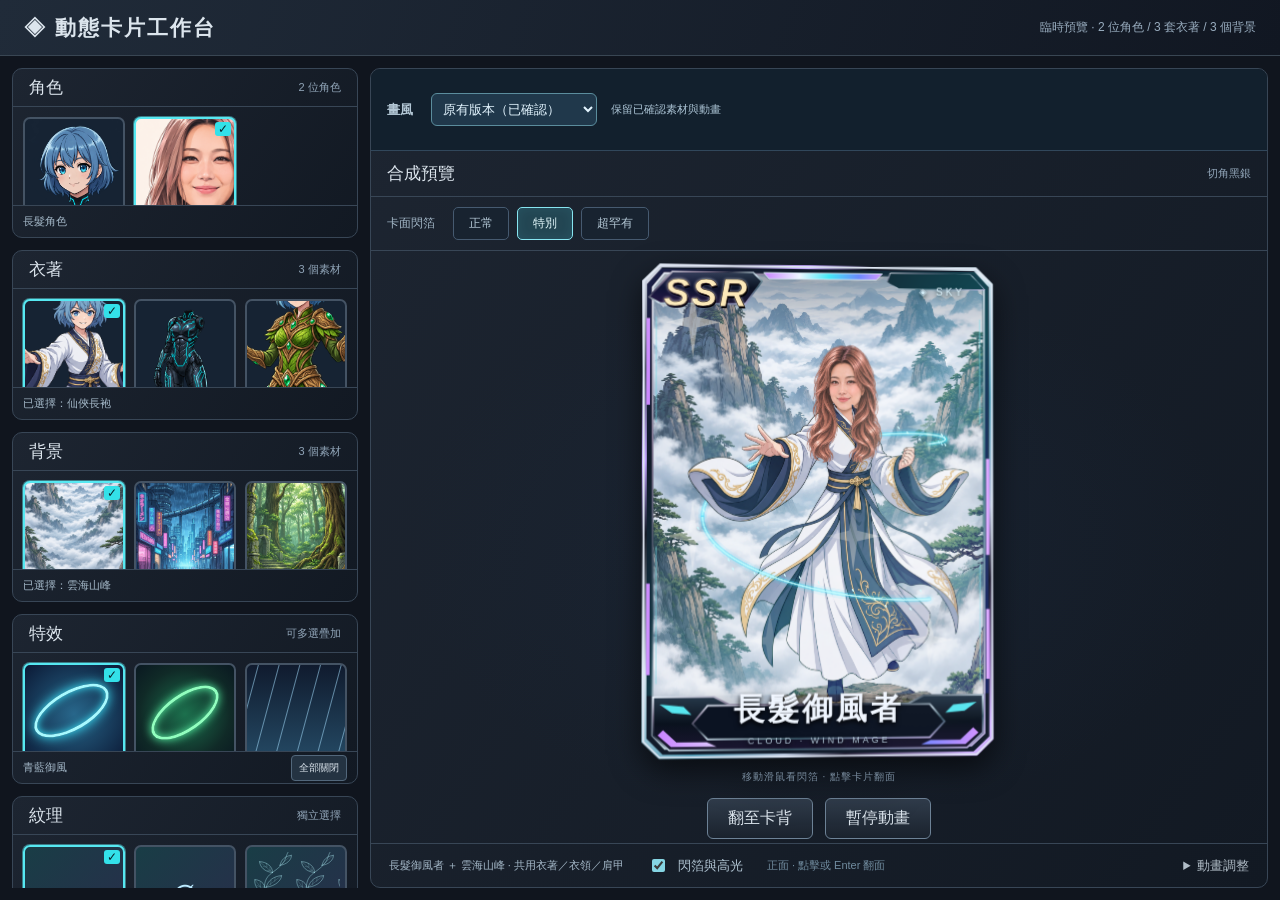
==== commit a4cf2da2: "Let the card workbench switch art styles and share outfits with the xianxia character. Co-authored-b" ====
--- a/cyber-card/workbench.html
+++ b/cyber-card/workbench.html
@@ -709,11 +709,11 @@
 .texture-thumb .radiant-thumb{mask:none;background:repeating-linear-gradient(45deg,#304655 0 8px,#c8e8ec 9px,#304655 16px),repeating-linear-gradient(-45deg,#a4eddf 0 8px,#263544 9px 16px);background-blend-mode:difference}
 .texture-thumb .pokev-thumb{mask:none;background:repeating-linear-gradient(133deg,#243248 0 9px,#ae80ce 12px,#9ae8d4 18px,#243248 25px)}
 .texture-thumb .trainer-thumb{mask:none;background:url('trainerbg.png') center/cover,linear-gradient(120deg,#ebbcf2,#91dfdf);background-blend-mode:soft-light}</style><style>.library{grid-template-rows:repeat(4,minmax(170px,1fr)) minmax(220px,1.2fr)}.longhair-thumb{background-image:url('character-studies/longhair-identity-v1.png');background-size:310% auto;background-position:15% 20%}.library [data-asset-kind=character][data-asset-id=cyber] .asset-image{background-image:url('body-v2.png');background-size:180% auto;background-position:50% 45%}.library [data-asset-kind=character][data-asset-id=druid] .asset-image{background-image:url('druid-person-v1.png');background-size:200% auto;background-position:50% 50%}@media(max-width:580px){.library{grid-template-rows:repeat(4,180px) 240px}}</style><style>/* Reserve room for the modular comparison control. */ @media(min-width:581px){.preview-stage .display{width:min(100%,calc((100svh - 380px)*.716))}}</style>
-<style>@media(min-width:851px){.bottom-tools details[open]{left:12px;right:auto;width:clamp(255px,27vw,370px);padding:14px;max-height:calc(100svh - 100px);bottom:16px}.bottom-tools details[open] input[type=range]{max-width:100%}}</style><style>.bottom-tools details label:has(input[type=range]){display:block}.bottom-tools details label input[type=range]{display:block;width:100%;margin-top:8px}</style></head>
+<style>@media(min-width:851px){.bottom-tools details[open]{left:12px;right:auto;width:clamp(255px,27vw,370px);padding:14px;max-height:calc(100svh - 100px);bottom:16px}.bottom-tools details[open] input[type=range]{max-width:100%}}</style><style>.bottom-tools details label:has(input[type=range]){display:block}.bottom-tools details label input[type=range]{display:block;width:100%;margin-top:8px}</style><style>.xianxia-thumb{background-image:url("xianxia-person-v1.png");background-size:220% auto;background-position:56% 30%}.mountains-thumb{background-image:url("cloud-mountains-v1.png")}.fx-qi{background:radial-gradient(ellipse at center,#28678b,#0b1935)}.fx-qi i{position:absolute;width:85%;height:40%;left:5%;top:27%;border:3px solid #a7faff;border-radius:50%;transform:rotate(-30deg);box-shadow:0 0 12px #3beaff,inset 0 0 8px #3beaff}</style><style>.art-style-bar{display:flex;align-items:center;gap:14px;flex-wrap:wrap;padding:10px 16px;border-bottom:1px solid #31475b;background:#12202d}.art-style-bar label{font-size:13px;font-weight:600}.art-style-bar select{margin-left:8px;background:#20384b;color:#e3f5ff;border:1px solid #5b8d9d;border-radius:6px;padding:7px}.art-style-bar small{font-size:11px;color:#adc5d6}.asset-option:disabled{opacity:.38;cursor:not-allowed}</style></head>
 <body><main class="gallery"><section class="display" aria-label="互動遊戲卡展示"><div class="pedestal"></div><div class="perspective"><div class="tilt" id="tilt"><button class="trading-card" id="flip-card" aria-label="翻至卡背" aria-pressed="false"><div class="rotator"><div class="face front"><div class="art"><canvas id="scene" width="896" height="1200" aria-label="霓虹巡察者的六秒人物動畫"></canvas></div><div class="edge-detail"></div><header class="card-header"><span class="rarity">SSR <i>✦</i></span><span class="affinity">◈ CYBER</span></header><div class="card-caption"><span class="collection">夜城檔案 / 001</span><strong>霓虹巡察者</strong><span class="card-subtitle">YUKI · NIGHT PATROL</span></div><div class="foil"></div><div class="glare"></div><div class="sparkle"></div><span class="serial">CY—001 / PRISM</span></div><div class="face back"><div class="circuit-pattern"></div><svg class="circuits" viewBox="0 0 400 560" aria-hidden="true"><g fill="none" stroke="currentColor" stroke-width="1.5"><path d="M25 48H88L130 90V190L160 220M375 48H312L270 90V190L240 220M25 512H88L130 470V370L160 340M375 512H312L270 470V370L240 340M25 142H66L100 176V235L145 260M375 142H334L300 176V235L255 260M25 418H66L100 384V325L145 300M375 418H334L300 384V325L255 300M200 24V158M200 402V536M24 280H118M282 280H376"/><path d="M36 36H102L150 84V160M364 36H298L250 84V160M36 524H102L150 476V400M364 524H298L250 476V400" opacity=".4"/><g fill="currentColor"><circle cx="25" cy="48" r="3"/><circle cx="375" cy="48" r="3"/><circle cx="25" cy="512" r="3"/><circle cx="375" cy="512" r="3"/><circle cx="25" cy="142" r="3"/><circle cx="375" cy="142" r="3"/><circle cx="25" cy="418" r="3"/><circle cx="375" cy="418" r="3"/></g></g></svg><div class="back-wordmark">夜城檔案<span>NEON ARCHIVE</span></div><div class="emblem"><div class="emblem-inner"><span>Y</span></div></div><div class="back-footer">CYBER DIVISION<span>001 · COLLECTOR SERIES</span></div><div class="foil"></div><div class="glare"></div><div class="sparkle"></div></div></div></button></div></div><p class="gesture-hint">移動滑鼠看閃箔 · 點擊卡片翻面</p></section>
-<aside class="intro"><span class="edition">閃箔卡面原型</span><h1>霓虹巡察者</h1><p class="lead">雨夜中的一張收藏。<br>轉動卡面，讓光沿著金屬邊緣游走。</p><div class="actions"><button id="flip-button">翻至卡背</button><button id="pause">暫停動畫</button></div><label class="foil-control"><input type="checkbox" id="foil-toggle" checked>閃箔與高光</label><p id="card-state" aria-live="polite">正面 · 人物動畫播放中</p><details><summary>動畫調整</summary><div class="pose-controls"><button data-pose="0">正面姿勢</button><button data-pose="1.5">看平板</button><button data-pose="3.8">望向載具</button></div><label>時間軸<input id="scrub" type="range" min="0" max="5.99" step=".01" value="0" aria-label="時間軸"></label><label><input id="motion" type="checkbox" checked>人物分鏡動作</label><label><input id="pins" type="checkbox">顯示關節軸心</label><label><input id="solo" type="checkbox">只看去背人物</label><label>動作幅度<input id="strength" type="range" min="0" max="1.8" step=".1" value="1" aria-label="身體與關節幅度"></label><label><input id="rain" type="checkbox" checked>雨與漣漪</label><label><input id="glow" type="checkbox" checked>鎧甲藍光</label><label><input id="hover" type="checkbox" checked>載具懸浮</label><button id="reset">重設動畫</button><p id="status" role="status"></p></details><footer>黑銀金屬框 / 青藍紫閃箔<br>六秒人物循環 · 點擊或 Enter 翻面</footer></aside></main><script src="workbench.js"></script><script src="library-picker.js"></script><script src="effects.js"></script><script src="library-renderer.js"></script><script src="game-depth.js"></script><script src="foil-presets.js"></script><script src="texture-library.js"></script></body></html>
-
-
-
-
-
+<aside class="intro"><span class="edition">閃箔卡面原型</span><h1>霓虹巡察者</h1><p class="lead">雨夜中的一張收藏。<br>轉動卡面，讓光沿著金屬邊緣游走。</p><div class="actions"><button id="flip-button">翻至卡背</button><button id="pause">暫停動畫</button></div><label class="foil-control"><input type="checkbox" id="foil-toggle" checked>閃箔與高光</label><p id="card-state" aria-live="polite">正面 · 人物動畫播放中</p><details><summary>動畫調整</summary><div class="pose-controls"><button data-pose="0">正面姿勢</button><button data-pose="1.5">看平板</button><button data-pose="3.8">望向載具</button></div><label>時間軸<input id="scrub" type="range" min="0" max="5.99" step=".01" value="0" aria-label="時間軸"></label><label><input id="motion" type="checkbox" checked>人物分鏡動作</label><label><input id="pins" type="checkbox">顯示關節軸心</label><label><input id="solo" type="checkbox">只看去背人物</label><label>動作幅度<input id="strength" type="range" min="0" max="1.8" step=".1" value="1" aria-label="身體與關節幅度"></label><label><input id="rain" type="checkbox" checked>雨與漣漪</label><label><input id="glow" type="checkbox" checked>鎧甲藍光</label><label><input id="hover" type="checkbox" checked>載具懸浮</label><button id="reset">重設動畫</button><p id="status" role="status"></p></details><footer>黑銀金屬框 / 青藍紫閃箔<br>六秒人物循環 · 點擊或 Enter 翻面</footer></aside></main><script src="workbench.js"></script><script src="art-styles.js"></script><script src="library-picker.js"></script><script src="effects.js"></script><script src="library-renderer.js"></script><script src="game-depth.js"></script><script src="foil-presets.js"></script><script src="texture-library.js"></script></body></html>
+
+
+
+
+
